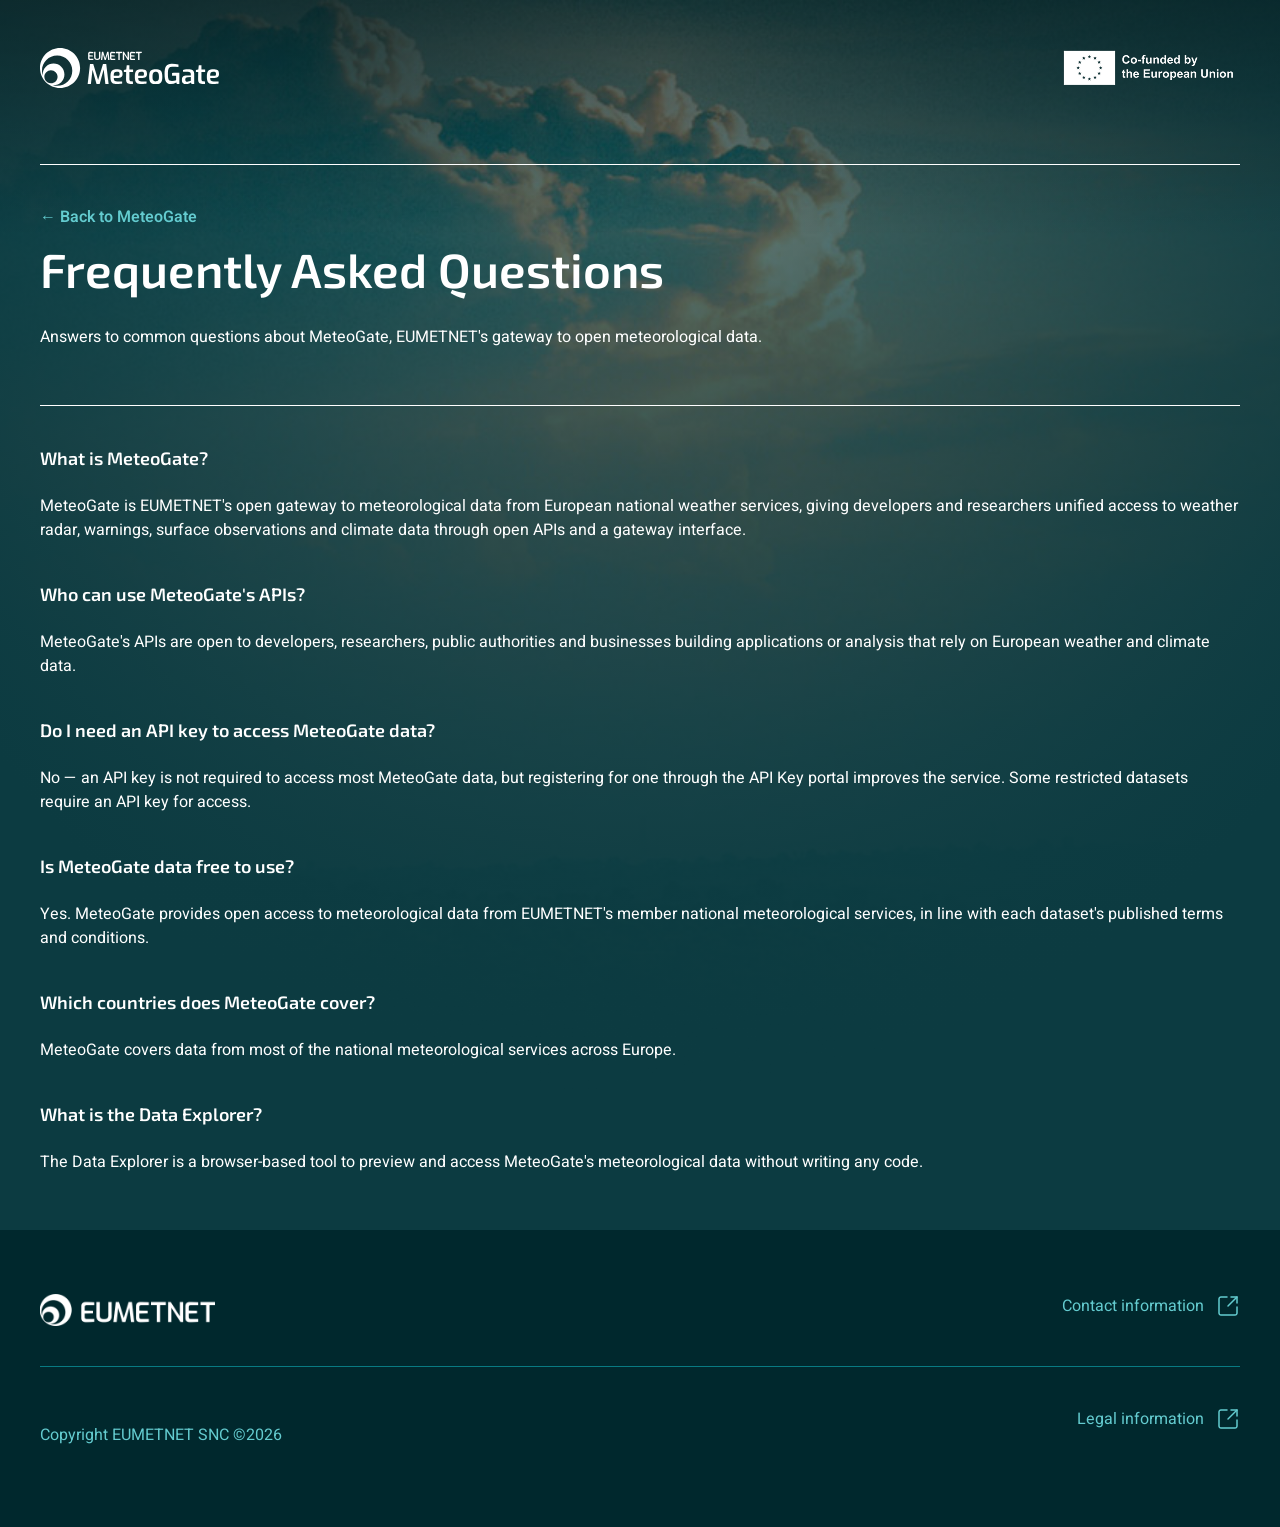
==== faq/index.html @ 4283df02 "feat: add faq page" ====
<!DOCTYPE html>
<html lang="en">

<head>
  <meta charset="UTF-8">
  <meta name="viewport" content="width=device-width, initial-scale=1.0">
  <title>Frequently Asked Questions | MeteoGate</title>
  <meta name="description" content="Answers to common questions about MeteoGate, EUMETNET's gateway to open European weather radar, warnings, surface observation and climate data APIs.">
  <link rel="canonical" href="https://meteogate.eu/faq/">

  <link rel="icon" type="image/png" sizes="32x32" href="../icons/eumetnet_32x32.png">
  <link rel="icon" type="image/png" sizes="192x192" href="../icons/eumetnet_192x192.png">
  <link rel="apple-touch-icon" sizes="180x180" href="../icons/eumetnet_180x180.png">
  <meta name="msapplication-TileImage" content="../icons/eumetnet_270x270.png">
  <meta name="msapplication-TileColor" content="#009AA1">
  <meta name="theme-color" content="#009AA1">

  <meta property="og:type" content="website">
  <meta property="og:url" content="https://meteogate.eu/faq/">
  <meta property="og:site_name" content="MeteoGate">
  <meta property="og:title" content="Frequently Asked Questions | MeteoGate">
  <meta property="og:description" content="Answers to common questions about MeteoGate, EUMETNET's gateway to open European weather radar, warnings, surface observation and climate data APIs.">
  <meta property="og:image" content="https://meteogate.eu/icons/eumetnet_270x270.png">

  <meta name="twitter:card" content="summary">
  <meta name="twitter:title" content="Frequently Asked Questions | MeteoGate">
  <meta name="twitter:description" content="Answers to common questions about MeteoGate, EUMETNET's gateway to open European weather radar, warnings, surface observation and climate data APIs.">
  <meta name="twitter:image" content="https://meteogate.eu/icons/eumetnet_270x270.png">

  <link rel="stylesheet" href="../main.css">
  <link rel="preconnect" href="https://fonts.googleapis.com">
  <link rel="preconnect" href="https://fonts.gstatic.com" crossorigin>
  <link rel="stylesheet" href="https://fonts.googleapis.com/css?family=Exo+2|Heebo&display=swap">
</head>

<body>
  <script type="application/ld+json">
  {
    "@context": "https://schema.org",
    "@graph": [
      {
        "@type": "FAQPage",
        "@id": "https://meteogate.eu/faq/#faq",
        "mainEntity": [
          {
            "@type": "Question",
            "name": "What is MeteoGate?",
            "acceptedAnswer": {
              "@type": "Answer",
              "text": "MeteoGate is EUMETNET's open gateway to meteorological data from 33 European national weather services, giving developers and researchers unified access to weather radar, warnings, surface observations and climate data through open APIs."
            }
          },
          {
            "@type": "Question",
            "name": "Who can use MeteoGate's APIs?",
            "acceptedAnswer": {
              "@type": "Answer",
              "text": "MeteoGate's APIs are open to developers, researchers, public authorities and businesses building applications or analysis that rely on European weather and climate data."
            }
          },
          {
            "@type": "Question",
            "name": "Do I need an API key to access MeteoGate data?",
            "acceptedAnswer": {
              "@type": "Answer",
              "text": "No — an API key is not required to access most MeteoGate data, but registering for one through the API Key portal improves the service. Some restricted datasets require an API key for access."
            }
          },
          {
            "@type": "Question",
            "name": "Is MeteoGate data free to use?",
            "acceptedAnswer": {
              "@type": "Answer",
              "text": "Yes. MeteoGate provides open access to meteorological data from EUMETNET's member national meteorological services, in line with each dataset's published terms and conditions."
            }
          },
          {
            "@type": "Question",
            "name": "Which countries does MeteoGate cover?",
            "acceptedAnswer": {
              "@type": "Answer",
              "text": "MeteoGate covers data from the national meteorological services of 33 EUMETNET member countries across Europe."
            }
          },
          {
            "@type": "Question",
            "name": "What is the Data Explorer?",
            "acceptedAnswer": {
              "@type": "Answer",
              "text": "The Data Explorer is a browser-based tool to preview and access MeteoGate's meteorological data without writing any code."
            }
          }
        ]
      }
    ]
  }
  </script>
  <div id="main-container">
    <div id="service-bar" style="display:none;">
      <div id="service-bar-content"></div>
    </div>
    <div id="content-wrapper">
      <header style="display:contents">
        <div id="logo-container">
          <div id="logo">
            <img src="../logos/Logo-MeteoGate-EUMETNET-(flat).svg" alt="MeteoGate Logo">
          </div>
          <div id="cofound-logo">
            <img src="../logos/EU-Co-funded-by-the-European-Union.png" alt="Co-funded by the European Union Logo">
          </div>
        </div>

        <div id="header-container">
          <a name="Link Back to MeteoGate" href="../">
            <div class="link">
              <p class="text-sherpa400 semibold">&larr; Back to MeteoGate</p>
            </div>
          </a>
          <h1 class="text-white">Frequently Asked Questions</h1>
          <p class="large text-white">Answers to common questions about MeteoGate, EUMETNET's gateway to open meteorological data.</p>
        </div>
      </header>
      <main style="display:contents">
        <div id="faq-content">
          <div class="faq-list">
            <div class="faq-item">
              <h2 class="text-white text-size-18">What is MeteoGate?</h2>
              <p class="text-white">MeteoGate is EUMETNET's open gateway to meteorological data from European national weather services, giving developers and researchers unified access to weather radar, warnings, surface observations and climate data through open APIs and a gateway interface.</p>
            </div>
            <div class="faq-item">
              <h2 class="text-white text-size-18">Who can use MeteoGate's APIs?</h2>
              <p class="text-white">MeteoGate's APIs are open to developers, researchers, public authorities and businesses building applications or analysis that rely on European weather and climate data.</p>
            </div>
            <div class="faq-item">
              <h2 class="text-white text-size-18">Do I need an API key to access MeteoGate data?</h2>
              <p class="text-white">No — an API key is not required to access most MeteoGate data, but registering for one through the API Key portal improves the service. Some restricted datasets require an API key for access.</p>
            </div>
            <div class="faq-item">
              <h2 class="text-white text-size-18">Is MeteoGate data free to use?</h2>
              <p class="text-white">Yes. MeteoGate provides open access to meteorological data from EUMETNET's member national meteorological services, in line with each dataset's published terms and conditions.</p>
            </div>
            <div class="faq-item">
              <h2 class="text-white text-size-18">Which countries does MeteoGate cover?</h2>
              <p class="text-white">MeteoGate covers data from most of the national meteorological services across Europe.</p>
            </div>
            <div class="faq-item">
              <h2 class="text-white text-size-18">What is the Data Explorer?</h2>
              <p class="text-white">The Data Explorer is a browser-based tool to preview and access MeteoGate's meteorological data without writing any code.</p>
            </div>
          </div>
        </div>
      </main>
    </div>
    <footer id="footer-container">
      <div id="footer-content">
        <div class="footer-row">
          <img id="footer-logo" src="../logos/Eumetnet-logo.svg" alt="EUMETNET Logo">
          <a name="Link Contact information" href="https://www.eumetnet.eu" target="_blank">
            <div class="link">
              <p class="text-sherpa400">Contact information</p>
              <img class="icon" src="../icons/newtab.svg" alt="Opens in new tab icon">
            </div>
          </a>
        </div>
        <div class="footer-row border-top p-top-40">
          <p class="text-sherpa400">Copyright EUMETNET SNC ©2026</p>
          <a name="Link Legal information" href="https://www.eumetnet.eu/legal-information" target="_blank">
            <div class="link">
              <p class="text-sherpa400">Legal information</p>
              <img class="icon" src="../icons/newtab.svg" alt="Opens in new tab icon">
            </div>
          </a>
        </div>
      </div>
    </footer>
  </div>
  <script>
    fetch('../notifications.json', { cache: 'no-cache' })
      .then((response) => {
        if (!response.ok) throw new Error('Failed to fetch notifications');
        return response.json();
      })
      .then((notifications) => {
        if (!Array.isArray(notifications)) return;
        const now = Date.now();
        const active = notifications.filter((n) =>
          n.message && n.validUntilUtc && now <= new Date(n.validUntilUtc).getTime()
        );
        if (active.length === 0) return;

        const serviceBar = document.getElementById('service-bar');
        const serviceBarContent = document.getElementById('service-bar-content');

        active.forEach((data) => {
          const item = document.createElement('div');
          item.className = 'service-bar-item';

          const alertIcon = document.createElement('img');
          alertIcon.src = '../icons/triangle-alert.svg';
          alertIcon.alt = 'Triangle Alert Icon';
          item.appendChild(alertIcon);

          const p = document.createElement('p');
          p.textContent = data.message;
          if (data.linkText && data.linkUrl && /^https?:\/\//.test(data.linkUrl)) {
            p.appendChild(document.createTextNode(' '));
            const link = document.createElement('a');
            link.className = 'text-black text-underline';
            link.href = data.linkUrl;
            link.target = '_blank';
            link.rel = 'noopener noreferrer';
            link.textContent = data.linkText;
            p.appendChild(link);
          }
          item.appendChild(p);

          const closeBtn = document.createElement('button');
          closeBtn.className = 'service-bar-close';
          closeBtn.setAttribute('aria-label', 'Dismiss notification');
          closeBtn.textContent = '×';
          closeBtn.addEventListener('click', () => {
            item.remove();
            if (serviceBarContent.children.length === 0) {
              serviceBar.style.display = 'none';
            }
          });
          item.appendChild(closeBtn);

          serviceBarContent.appendChild(item);
        });
        serviceBar.style.display = 'flex';
      })
      .catch((error) => {
        console.error('Failed to load notifications:', error);
      });
  </script>
</body>

</html>
---- main.css ----
/* Colors */
:root {
  --color-sherpa100: #D9F4F4;
  --color-sherpa200: #B8E8E9;
  --color-sherpa300: #86D6DA;
  --color-sherpa400: #63CBCF;
  --color-sherpa500: #009AA1;
  --color-sherpa600: #087a82;
  --color-sherpa700: #0C646D;
  --color-sherpa800: #004F59;
  --color-sherpa900: #0C3B41;
  --color-white: #FFFFFF;
  --color-black: #000000;
  --color-yellow: #F1B828;
}

body {
  margin: 0;
  min-width: 260px;
}

.border-top {
  border-top: 1px solid var(--color-sherpa600, #087A82);
}

.p-top-40 {
  padding-top: 40px;
}

.border-bottom {
  border-bottom: 1px solid var(--color-sherpa600, #087A82);
}

.text-underline {
  text-decoration: underline;
}
/* Text Colors */
.text-white {
  color: #FFFFFF;
}
.text-black {
  color: var(--color-black);
}
.text-sherpa100 {
  color: var(--color-sherpa100);
}
.text-sherpa200 {
  color: var(--color-sherpa200);
}

.text-sherpa300 {
  color: var(--color-sherpa300);
}

.text-sherpa350 {
  color: var(--color-sherpa350);
}
.text-sherpa400{
  color: var(--color-sherpa400);
}

.text-sherpa500 {
  color: var(--color-sherpa500);
}
.text-sherpa600 {
  color: var(--color-sherpa600);
}

.text-sherpa700 {
  color: var(--color-sherpa700);
}
.text-sherpa800 {
  color: var(--color-sherpa800);
}
.text-sherpa900 {
  color: var(--color-sherpa900);
}


/* List Styles */
ul {
  display: flex;
  flex-direction: column;
  align-items: flex-start;
  text-align: justify;
  margin: 0;
}

ul li {
  color: var(--color-white, #FFF);
}

ul li::marker {
  content: url("icons/arrow-right.svg");
  width: 24px;
  height: 24px;
}

:focus {
  border-radius: 4px;
  border: 2px solid var(--color-yellow, #F1B828);
  outline: none;

}

/* Headings  and paragraphs */
h1 {
  margin: 0;
  align-self: stretch;
  color: var(--color-white, #FFF);
  font-family: "Exo 2";
  font-size: 48px;
  font-style: normal;
  font-weight: 600;
  line-height: 48px;
  word-wrap: break-word;
  hyphens: auto;
}

h2 {
  margin: 0;
  align-self: stretch;
  color: var(--color-white, #FFF);
  font-family: "Exo 2";
  font-size: 38px;
  font-style: normal;
  font-weight: 600;
  line-height: 44px; 
}

h3 {
  margin: 0;
  align-self: stretch;
  color: var(--color-white, #FFF);
  font-family: "Exo 2";
  font-size: 34px;
  font-style: normal;
  font-weight: 600;
  line-height: 40px; 
}

h4 {
  margin: 0;
  color: var(--color-white, #FFF);
  font-family: "Exo 2";
  font-size: 28px;
  font-style: normal;
  font-weight: 600;
  line-height: 32px; 
}

h5 {
  margin: 0;
  padding: 0;
  color: var(--color-white, #FFF);
  font-family: "Exo 2";
  font-size: 23px;
  font-style: normal;
  font-weight: 600;
  line-height: 32px; 
}

h6 {
  margin: 0;
  padding: 0;
  color: var(--color-white, #FFF);
  font-family: "Exo 2";
  font-size: 18px;
  font-style: normal;
  font-weight: 600;
  line-height: 24px;
}

/* Decoupled heading sizes: lets a tag's semantic level (h1-h6, document order)
   differ from its visual size (set via these classes) */
.text-size-34 {
  font-size: 34px;
  line-height: 40px;
}

.text-size-28 {
  font-size: 28px;
  line-height: 32px;
}

.text-size-18 {
  font-size: 18px;
  line-height: 24px;
}

p {
  font-family: Heebo;
  font-size: 16px;
  font-style: normal;
  font-weight: 400;
  line-height: 24px; 
}
p.semibold {
  font-family: Heebo;
  font-size: 16px;
  font-style: normal;
  font-weight: 600;
  line-height: 24px; 
}

p.small {
  font-family: Heebo;
  font-size: 14px;
  font-style: normal;
  font-weight: 400;
  line-height: 24px; 
}
p.small.semibold {
  color: #000;
  font-family: Heebo;
  font-size: 14px;
  font-style: normal;
  font-weight: 600;
  line-height: 24px; 
}

a {
  text-decoration: none;
  color: var(--color-white, #FFF);
  font-family: Heebo;
  font-size: 16px;
  font-style: normal;
  font-weight: 400;
  line-height: 24px; 
}

.icon {
  width: 24px;
  height: 24px;
}

a p {
  font-family: Heebo;
  font-size: 16px;
  font-style: normal;
  font-weight: 400;
  line-height: 24px; 
  margin: 0;
}
a p:hover {
  color: var(--White, #FFF);
  
  /* p semibold underline */
  text-decoration-line: underline;
  text-decoration-style: solid;
  text-decoration-skip-ink: auto;
  text-decoration-thickness: auto;
  text-underline-offset: 25%; /* 4px */
  text-underline-position: from-font;
}

a p:pressed {
  display: flex;
  width: 90px;
  align-items: flex-start;
  color: var(--color-sherpa300);
  gap: 12px;
}

a:focus {
  border-radius: 4px;
  border: 2px solid var(--color-yellow, #F1B828);
}

button.primary.large {
  display: flex;
  flex: 1 0 0;
  padding: 14px 24px;
  justify-content: center;
  align-items: center;
  gap: 10px;
  border-radius: 4px;
  border: 4px solid var(--color-white, #FFF);
  background: var(--color-white, #FFF);
  color: var(--color-sherpa800, #004F59);
  align-self: stretch;
  /* p semibold */
  font-family: Heebo;
  font-size: 16px;
  font-style: normal;
  line-height: 24px; /* 150% */
}

button.primary.large:hover {
  background: var(--color-sherpa200, #B3E8E9);
}

button.primary.large:active {
  background: var(--color-sherpa300, #86D6DA);
}

button.primary.large:focus-visible {
  border-radius: 4px;
  border: 4px solid var(--color-yellow, #F1B828);
}

button.secondary.large {
  display: flex;
  flex: 1 0 0;
  padding: 14px 24px;
  justify-content: center;
  align-items: center;
  align-self: stretch;
  gap: 10px;
  border-radius: 4px;
  border: 4px solid var(--color-white, #FFF);
  background: var(--color-sherpa800, #004F59);
  box-sizing: border-box;
  color: var(--color-white, #FFF);

  /* p semibold */
  font-family: Heebo;
  font-size: 16px;
  font-style: normal;
  line-height: 24px; /* 150% */
}

button.secondary.large:hover {
  border-width: 2px;
  padding: 15px 27px 17px 25px;
}


button.secondary.large:active {
  border-width: 3px;
  padding: 16px 25px;
}

button.secondary.large:focus-visible {
  border-radius: 4px;
  border: 4px solid var(--color-yellow, #F1B828);
}

#main-container {
  display: flex;
  flex-direction: column;
  align-items: center;
  margin: 0 auto;

  background-image:
    linear-gradient(180deg, rgba(0, 0, 0, 0.30) 0%, rgba(0, 0, 0, 0.00) 15.58%),
    radial-gradient(68.05% 68.05% at 50.79% 4.4%, rgba(12, 59, 65, 0.30) 0%, #0C3B41 100%),
    url('images/background-image-desktop.jpg');
  background-position: center, center, top;
  background-size: 100% 100%, 100% 100%, cover;
  background-repeat: no-repeat;
}

#service-bar {
  display: flex;
  justify-content: flex-start;
  align-items: center;
  gap: 10px;
  align-self: stretch;
  background: var(--color-yellow, #F1B828);
}

.card-content-container {
  display: flex;
  flex-direction: row;
  flex-wrap: wrap;
  align-items: flex-start;
  flex: 1 0 0;
}

.link {
  display: flex;
  align-items: flex-start;
  gap: 12px;
}


#content-wrapper {
  display: flex;
  gap: 40px;
  align-self: stretch;
  flex-direction: column;
  align-items: center;
  max-width: 1280px;
  padding: 0 40px;
  margin: 0 auto;
  padding-bottom: 40px;
}

#logo-container {
  display: flex;
  padding: 48px 0 32px 0;
  justify-content: space-between;
  align-items: center;
  align-self: stretch;
}

#header-container {
  display: flex;
  flex-direction: column;
  align-items: flex-start;
  gap: 16px;
  align-self: stretch;
  padding-top: 40px;
  border-top: 1px solid var(--color-white, #FFF);
}

#content {
  display: flex;
  padding-top: 40px;
  flex-direction: column;
  align-items: flex-start;
  gap: 32px;
  align-self: stretch;
  border-top: 1px solid var(--color-white, #FFF);
}

.cards-container {
  display: flex;
  justify-content: space-between;
  align-self: stretch;
  gap: 24px;
  flex-wrap: nowrap;
}

#faq-content {
  display: flex;
  padding-top: 40px;
  flex-direction: column;
  align-items: flex-start;
  gap: 32px;
  align-self: stretch;
  border-top: 1px solid var(--color-white, #FFF);
}

.faq-list {
  display: flex;
  flex-direction: column;
  gap: 24px;
  align-self: stretch;
}

.faq-item {
  display: flex;
  flex-direction: column;
  gap: 8px;
  align-self: stretch;
}

.card {
  display: flex;
  flex-direction: column;
  align-items: flex-start;
  gap: 24px;
  flex: 1 1 calc(25% - 24px);
  max-width: calc(25% - 24px);
}

.card-content {
  display: flex;
  flex-direction: column;
  justify-content: center;
  align-items: flex-start;
  gap: 8px;
  align-self: stretch;
}

#secondary-content {
  display: flex;
  align-items: stretch;
  align-self: stretch;
  border-radius: 4px;
  border: 1px solid var(--color-sherpa600, #087A82);
  background: var(--color-sherpa800,#004F59);
  color: var(--color-white, #FFF);
  overflow: hidden;
  gap: 0;
}

#secondary-content-left {
  display: flex;
  flex: 1 1 50%;
  max-width: 50%;
  min-height: 358px;
  position: relative;
  overflow: hidden;
  border-radius: 4px 0 0 4px;
}

#secondary-content-left img {
  width: 100%;
  height: 100%;
  object-fit: cover;
  display: block;
  flex: 1 1 auto;
}

.secondary-content-overlay {
  position: absolute;
  inset: 0;
  display: flex;
  align-items: center;
  justify-content: center;
  padding: 24px;
  text-align: center;
  pointer-events: none;
}

.secondary-content-overlay h5 {
  margin: 0;
}


#secondary-content-right {
  display: flex;
  min-height: 358px;
  flex-direction: column;
  justify-content: center;
  align-items: flex-start;
  flex: 1 1 50%;
  max-width: 50%;
  align-self: stretch;
  background: var(--color-sherpa800, #004F59);
  padding: 0;
  border-radius: 0 4px 4px 0;
}

#data-explorer-content {
  gap: 32px;
  display: flex;
  padding: 72px;
  flex-direction: column;
  align-items: flex-start;
  align-self: stretch;
}

#data-explorer-content-text {
  gap: 32px;
  display: flex;
  flex-direction: column;
  align-items: flex-start;
  gap: 24px;
  align-self: stretch;
}
#data-explorer-buttons-container {
  display: flex;
  align-items: flex-start;
  gap: 24px;
}  

#third-content {
  display: flex;
  align-self: stretch;
  flex-direction: column;
  align-items: flex-start;
  border-radius: 4px;
}

#content-row {
  display: flex;
  align-items: flex-start;
  align-self: stretch;
  border-radius: 4px;
  border: 1px solid var(--color-sherpa600, #087A82);
  overflow: hidden;
}

.third-content-box {
  display: flex;
  flex: 1 0 0;
  flex-direction: column;
  align-items: flex-start;
  align-self: stretch;
  background: var(--color-sherpa800, #004F59);
  border-right: 1px solid var(--color-sherpa600, #087A82);
}

.third-content-box-title {
  display: flex;
  padding: 20px 24px;
  align-items: center;
  gap: 12px;
  align-self: stretch;
  overflow: hidden;
  border-bottom: 1px solid var(--color-sherpa600, #087A82);
  background: #03606A;
}

.third-content-box-title-icon {
  width: 24px;
  height: 24px;
}

.third-content-box-content {
  display: flex;
  padding: 32px 24px;
  flex-direction: column;
  align-items: flex-start;
  gap: 12px;
  align-self: stretch;
  background: var(--color-sherpa800, #004F59);
}

#footer-container {
  display: flex;
  padding: 64px 0px;
  flex-direction: column;
  justify-content: center;
  align-items: center;
  gap: 10px;
  align-self: stretch;
  color: #FFFFFF;
  background: var(--Sherpa-Blue-950, #00282D);
}


#footer-content {
  display: flex;
  flex-direction: column;
  color: #FFFFFF;
  gap: 40px;
  padding: 0 40px;
  align-items: center;
  box-sizing: border-box;
  width: 100%;
  max-width: 1280px;
  margin: 0 auto;
}

#service-bar-content {
  display: flex;
  flex-direction: column;
  gap: 0;
  max-width: 1280px;
  padding: 0 40px;
  width: 100%;
  align-self: center;
  margin: 0 auto;
}

.service-bar-item {
  display: flex;
  flex-direction: row;
  gap: 20px;
  align-items: center;
  padding: 8px 0;
  border-bottom: 1px solid rgba(0, 0, 0, 0.2);
}

.service-bar-item:last-child {
  border-bottom: none;
}

.service-bar-close {
  background: none;
  border: none;
  font-size: 24px;
  cursor: pointer;
  color: var(--color-black, #000);
  padding: 0 8px;
  margin-left: auto;
  line-height: 1;
  opacity: 0.6;
}

.service-bar-close:hover {
  opacity: 1;
}

.footer-row {
  display: flex;
  justify-content: space-between;
  flex-direction: row;
  flex-wrap: wrap;
  align-items: flex-start;
  align-self: stretch;
  color: #FFFFFF;
}

#footer-logo {
  width: 175.158px;
  height: 32px;
  aspect-ratio: 175.16/32.00;
}

#footer-content-text {
  display: flex;
  flex-direction: column;
  align-items: flex-start;
  align-self: stretch;
  flex: 2 0 0;
}

#flags-container {
  display: flex;
  justify-content: flex-end;
  flex-direction: row;
  align-items: flex-end;
  align-content: flex-start;
  gap: 16px;
  flex: 3 0 0;
  flex-wrap: wrap;
}


.flag {
  width: 32px;
  height: 24px;
  border-bottom: 3px solid transparent;
}

.flag:hover {
  border-bottom: 3px solid var(--Sherpa-Blue-300, #86D6DA);
  width: 32px;
  height: 24px;
}

.flag:focus {
  border-radius: 4px;
  border: 3px solid var(--color-yellow, #F1B828);
  width: 32px;
  height: 24px;
}

/* Tablet layout (600px - 1023px) */
@media (min-width: 600px) and (max-width: 1023px) {
  .cards-container {
    flex-wrap: wrap;
  }

  .card {
    flex: 1 1 calc(50% - 24px);
    max-width: calc(50% - 24px);
  }

  #main-container {
    display: flex;
    flex-direction: column;
    align-items: center;
    margin: 0 auto;
    width: 100%;
    background-image:
      linear-gradient(180deg, rgba(0, 0, 0, 0.30) 0%, rgba(0, 0, 0, 0.00) 15.58%),
      radial-gradient(68.05% 68.05% at 50.79% 4.4%, rgba(12, 59, 65, 0.30) 0%, var(--color-sherpa800) 100%),
      url('images/background-image-tablet.jpg');
    background-position: center, center, top;
    background-size: 100% 100%, 100% 100%, cover;
    background-repeat: no-repeat;
  }


  #data-explorer-content {
    padding: 40px;
  }

  #data-explorer-buttons-container {
    flex-direction: column;
    width: 100%;
  }

  #data-explorer-buttons-container button {
    width: 100%;
    justify-content: center;
  }

  #content-row {
    flex-direction: column;
  }

  .third-content-box {
    width: 100%;
    border-right: none;
    border-bottom: 1px solid var(--color-sherpa600, #087A82);
    background: var(--color-sherpa800, #004F59);
  }

  .footer-row {
    flex-direction: column;
    gap: 16px;
    align-items: flex-start;
  }

  #flags-container {
    flex: 3
  }
}

/* Mobile layout (up to 599px) */
@media (max-width: 599px) {
  .cards-container {
    flex-direction: column;
    flex-wrap: nowrap;
    gap: 16px;
  }

  .card {
    width: 100%;
    max-width: 100%;
  }

  #main-container {
    background-image:
      linear-gradient(180deg, rgba(0, 0, 0, 0.55) 0%, rgba(0, 0, 0, 0.00) 30%),
      radial-gradient(90% 90% at 50% 10%, rgba(12, 59, 65, 0.50) 0%, var(--color-sherpa800) 100%),
      url('images/background-image-mobile.jpg');
    background-position: center, center, top;
    background-size: cover;
  }

  #content-wrapper {
    padding: 0 15px;
  }

  #logo-container {
    flex-wrap: wrap;
    justify-content: center;
    gap: 16px;
  }

  #data-explorer-content {
    padding: 24px;
    gap: 16px;
  }

  #secondary-content {
    flex-direction: column;
  }

  #data-explorer-buttons-container {
    flex-direction: column;
    width: 100%;
    gap: 16px;
  }

  #data-explorer-buttons-container button {
    width: 100%;
    justify-content: center;
  }

  #secondary-content-left,
  #secondary-content-right {
    flex: 1 1 100%;
    max-width: 100%;
    min-height: 260px;
  }

  #secondary-content-left img {
    min-height: 260px;
  }

  #content-row {
    flex-direction: column;
  }

  .card-content-container {
    display: flex;
    flex-direction: column;
    align-items: flex-start;
    flex: 1 0 0;
  }

  .third-content-box {
    width: 100%;
    border-right: none;
    border-bottom: 1px solid var(--color-sherpa600, #087A82);
  }
  .third-content-box-content {
    display: flex;
    padding: 24px 24px;
    flex-direction: column;
    align-items: flex-start;
    gap: 16px;
    align-self: stretch;
  }

  .footer-row {
    flex-direction: column;
    gap: 16px;
    align-items: flex-start;
  }

  #flags-container {
    flex: 1 0 100%;
    justify-content: flex-start;
  }
}
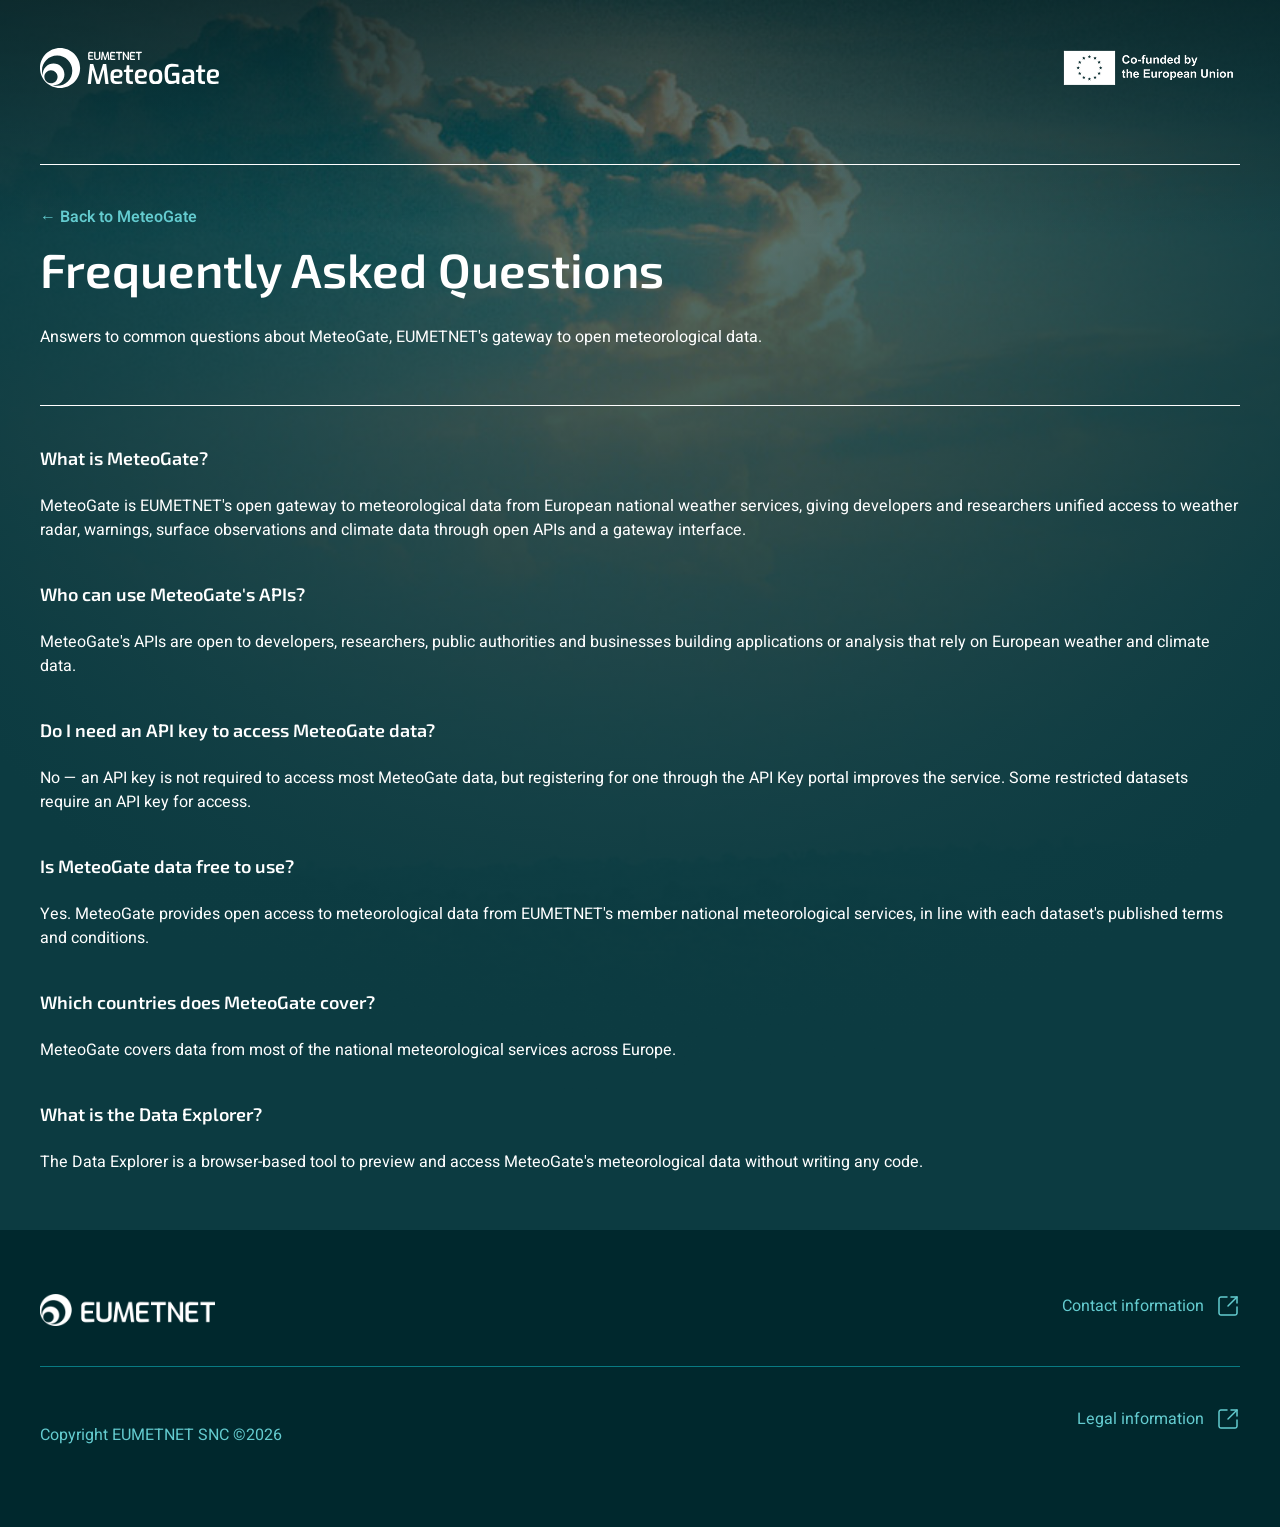
==== commit df812cd0: "refactor: server fonts instead of download from google, increase cache" ====
--- a/faq/index.html
+++ b/faq/index.html
@@ -28,9 +28,6 @@
   <meta name="twitter:image" content="https://meteogate.eu/icons/eumetnet_270x270.png">
 
   <link rel="stylesheet" href="../main.css">
-  <link rel="preconnect" href="https://fonts.googleapis.com">
-  <link rel="preconnect" href="https://fonts.gstatic.com" crossorigin>
-  <link rel="stylesheet" href="https://fonts.googleapis.com/css?family=Exo+2|Heebo&display=swap">
 </head>
 
 <body>
@@ -103,10 +100,10 @@
       <header style="display:contents">
         <div id="logo-container">
           <div id="logo">
-            <img src="../logos/Logo-MeteoGate-EUMETNET-(flat).svg" alt="MeteoGate Logo">
+            <img src="../logos/Logo-MeteoGate-EUMETNET-(flat).svg" alt="MeteoGate Logo" width="179" height="40">
           </div>
           <div id="cofound-logo">
-            <img src="../logos/EU-Co-funded-by-the-European-Union.png" alt="Co-funded by the European Union Logo">
+            <img src="../logos/EU-Co-funded-by-the-European-Union.png" alt="Co-funded by the European Union Logo" width="179" height="40">
           </div>
         </div>
 
@@ -154,11 +151,11 @@
     <footer id="footer-container">
       <div id="footer-content">
         <div class="footer-row">
-          <img id="footer-logo" src="../logos/Eumetnet-logo.svg" alt="EUMETNET Logo">
+          <img id="footer-logo" src="../logos/Eumetnet-logo.svg" alt="EUMETNET Logo" width="219" height="40" loading="lazy">
           <a name="Link Contact information" href="https://www.eumetnet.eu" target="_blank">
             <div class="link">
               <p class="text-sherpa400">Contact information</p>
-              <img class="icon" src="../icons/newtab.svg" alt="Opens in new tab icon">
+              <img class="icon" src="../icons/newtab.svg" alt="Opens in new tab icon" width="24" height="24">
             </div>
           </a>
         </div>
@@ -167,7 +164,7 @@
           <a name="Link Legal information" href="https://www.eumetnet.eu/legal-information" target="_blank">
             <div class="link">
               <p class="text-sherpa400">Legal information</p>
-              <img class="icon" src="../icons/newtab.svg" alt="Opens in new tab icon">
+              <img class="icon" src="../icons/newtab.svg" alt="Opens in new tab icon" width="24" height="24">
             </div>
           </a>
         </div>
@@ -198,6 +195,8 @@
           const alertIcon = document.createElement('img');
           alertIcon.src = '../icons/triangle-alert.svg';
           alertIcon.alt = 'Triangle Alert Icon';
+          alertIcon.width = 24;
+          alertIcon.height = 24;
           item.appendChild(alertIcon);
 
           const p = document.createElement('p');
--- a/main.css
+++ b/main.css
@@ -1,3 +1,56 @@
+/* Self-hosted fonts (Exo 2 SemiBold, Heebo Regular/SemiBold) - replaces loading
+   them live from Google Fonts at request time, which also sent every visitor's
+   IP to Google on each page load. Subsetted to latin + latin-ext only (no
+   cyrillic/hebrew/etc. - this site is English-only). */
+@font-face {
+  font-family: "Exo 2";
+  font-style: normal;
+  font-weight: 600;
+  font-display: swap;
+  src: url("fonts/exo2-600-latin.woff2") format("woff2");
+  unicode-range: U+0000-00FF, U+0131, U+0152-0153, U+02BB-02BC, U+02C6, U+02DA, U+02DC, U+0304, U+0308, U+0329, U+2000-206F, U+20AC, U+2122, U+2191, U+2193, U+2212, U+2215, U+FEFF, U+FFFD;
+}
+@font-face {
+  font-family: "Exo 2";
+  font-style: normal;
+  font-weight: 600;
+  font-display: swap;
+  src: url("fonts/exo2-600-latin-ext.woff2") format("woff2");
+  unicode-range: U+0100-02BA, U+02BD-02C5, U+02C7-02CC, U+02CE-02D7, U+02DD-02FF, U+0304, U+0308, U+0329, U+1D00-1DBF, U+1E00-1E9F, U+1EF2-1EFF, U+2020, U+20A0-20AB, U+20AD-20C4, U+2113, U+2C60-2C7F, U+A720-A7FF;
+}
+@font-face {
+  font-family: "Heebo";
+  font-style: normal;
+  font-weight: 400;
+  font-display: swap;
+  src: url("fonts/heebo-400-latin.woff2") format("woff2");
+  unicode-range: U+0000-00FF, U+0131, U+0152-0153, U+02BB-02BC, U+02C6, U+02DA, U+02DC, U+0304, U+0308, U+0329, U+2000-206F, U+20AC, U+2122, U+2191, U+2193, U+2212, U+2215, U+FEFF, U+FFFD;
+}
+@font-face {
+  font-family: "Heebo";
+  font-style: normal;
+  font-weight: 400;
+  font-display: swap;
+  src: url("fonts/heebo-400-latin-ext.woff2") format("woff2");
+  unicode-range: U+0100-02BA, U+02BD-02C5, U+02C7-02CC, U+02CE-02D7, U+02DD-02FF, U+0304, U+0308, U+0329, U+1D00-1DBF, U+1E00-1E9F, U+1EF2-1EFF, U+2020, U+20A0-20AB, U+20AD-20C4, U+2113, U+2C60-2C7F, U+A720-A7FF;
+}
+@font-face {
+  font-family: "Heebo";
+  font-style: normal;
+  font-weight: 600;
+  font-display: swap;
+  src: url("fonts/heebo-600-latin.woff2") format("woff2");
+  unicode-range: U+0000-00FF, U+0131, U+0152-0153, U+02BB-02BC, U+02C6, U+02DA, U+02DC, U+0304, U+0308, U+0329, U+2000-206F, U+20AC, U+2122, U+2191, U+2193, U+2212, U+2215, U+FEFF, U+FFFD;
+}
+@font-face {
+  font-family: "Heebo";
+  font-style: normal;
+  font-weight: 600;
+  font-display: swap;
+  src: url("fonts/heebo-600-latin-ext.woff2") format("woff2");
+  unicode-range: U+0100-02BA, U+02BD-02C5, U+02C7-02CC, U+02CE-02D7, U+02DD-02FF, U+0304, U+0308, U+0329, U+1D00-1DBF, U+1E00-1E9F, U+1EF2-1EFF, U+2020, U+20A0-20AB, U+20AD-20C4, U+2113, U+2C60-2C7F, U+A720-A7FF;
+}
+
 /* Colors */
 :root {
   --color-sherpa100: #D9F4F4;
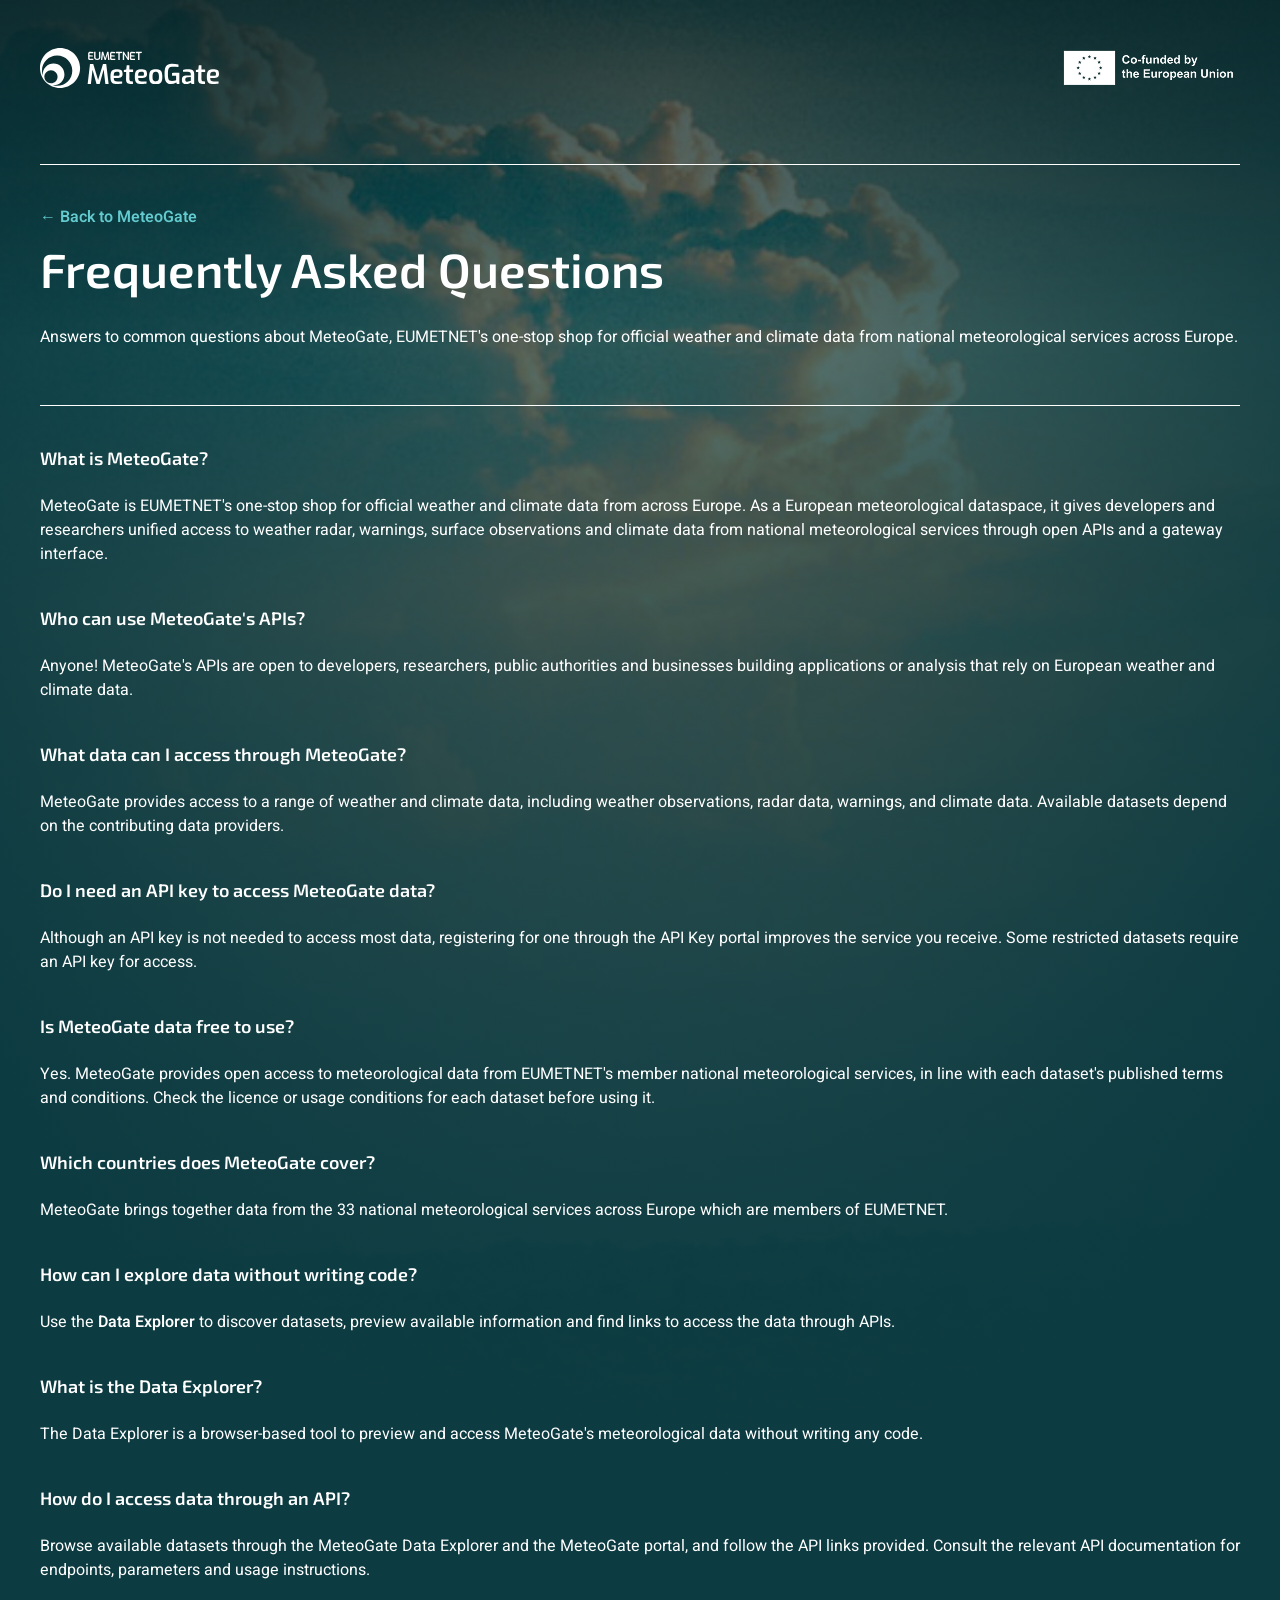
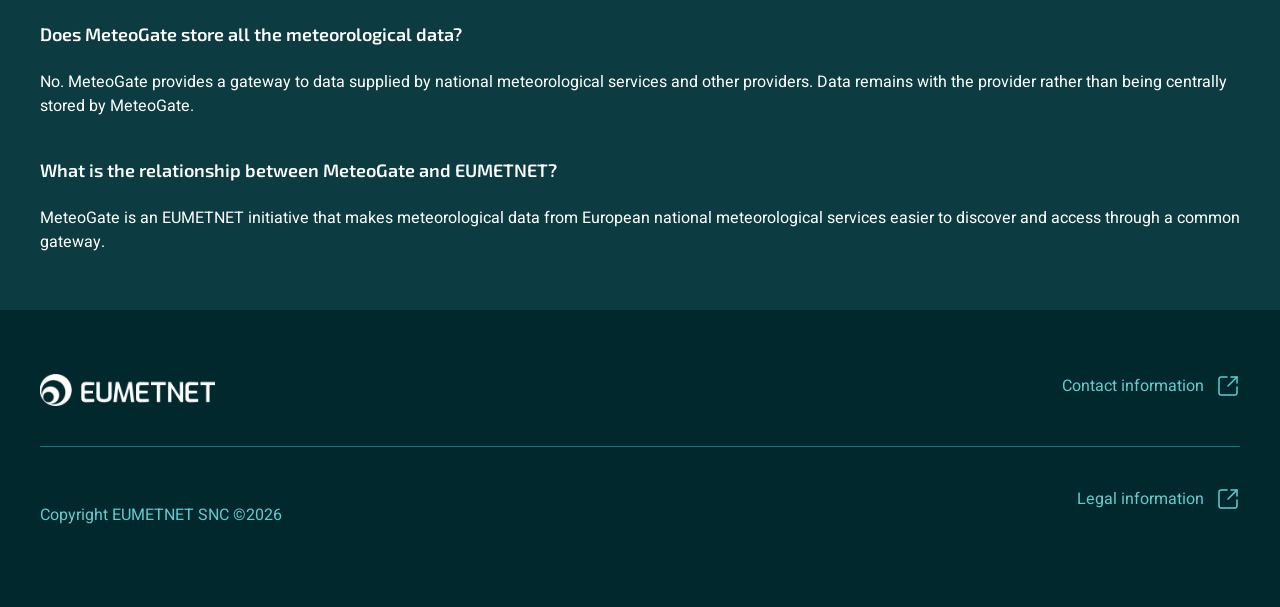
==== commit 9151ce0d: "chore: description and faq changes" ====
--- a/faq/index.html
+++ b/faq/index.html
@@ -5,7 +5,7 @@
   <meta charset="UTF-8">
   <meta name="viewport" content="width=device-width, initial-scale=1.0">
   <title>Frequently Asked Questions | MeteoGate</title>
-  <meta name="description" content="Answers to common questions about MeteoGate, EUMETNET's gateway to open European weather radar, warnings, surface observation and climate data APIs.">
+  <meta name="description" content="Answers to common questions about MeteoGate, EUMETNET's European meteorological dataspace for open weather radar, warnings, observation and climate data APIs.">
   <link rel="canonical" href="https://meteogate.eu/faq/">
 
   <link rel="icon" type="image/png" sizes="32x32" href="../icons/eumetnet_32x32.png">
@@ -19,12 +19,12 @@
   <meta property="og:url" content="https://meteogate.eu/faq/">
   <meta property="og:site_name" content="MeteoGate">
   <meta property="og:title" content="Frequently Asked Questions | MeteoGate">
-  <meta property="og:description" content="Answers to common questions about MeteoGate, EUMETNET's gateway to open European weather radar, warnings, surface observation and climate data APIs.">
+  <meta property="og:description" content="Answers to common questions about MeteoGate, EUMETNET's European meteorological dataspace for open weather radar, warnings, observation and climate data APIs.">
   <meta property="og:image" content="https://meteogate.eu/icons/eumetnet_270x270.png">
 
   <meta name="twitter:card" content="summary">
   <meta name="twitter:title" content="Frequently Asked Questions | MeteoGate">
-  <meta name="twitter:description" content="Answers to common questions about MeteoGate, EUMETNET's gateway to open European weather radar, warnings, surface observation and climate data APIs.">
+  <meta name="twitter:description" content="Answers to common questions about MeteoGate, EUMETNET's European meteorological dataspace for open weather radar, warnings, observation and climate data APIs.">
   <meta name="twitter:image" content="https://meteogate.eu/icons/eumetnet_270x270.png">
 
   <link rel="stylesheet" href="../main.css">
@@ -44,7 +44,7 @@
             "name": "What is MeteoGate?",
             "acceptedAnswer": {
               "@type": "Answer",
-              "text": "MeteoGate is EUMETNET's open gateway to meteorological data from 33 European national weather services, giving developers and researchers unified access to weather radar, warnings, surface observations and climate data through open APIs."
+              "text": "MeteoGate is EUMETNET's one-stop shop for official weather and climate data from across Europe. As a European meteorological dataspace, it gives developers and researchers unified access to weather radar, warnings, surface observations and climate data from national meteorological services through open APIs and a gateway interface."
             }
           },
           {
@@ -52,7 +52,15 @@
             "name": "Who can use MeteoGate's APIs?",
             "acceptedAnswer": {
               "@type": "Answer",
-              "text": "MeteoGate's APIs are open to developers, researchers, public authorities and businesses building applications or analysis that rely on European weather and climate data."
+              "text": "Anyone! MeteoGate's APIs are open to developers, researchers, public authorities and businesses building applications or analysis that rely on European weather and climate data."
+            }
+          },
+          {
+            "@type": "Question",
+            "name": "What data can I access through MeteoGate?",
+            "acceptedAnswer": {
+              "@type": "Answer",
+              "text": "MeteoGate provides access to a range of weather and climate data, including weather observations, radar data, warnings, and climate data. Available datasets depend on the contributing data providers."
             }
           },
           {
@@ -60,7 +68,7 @@
             "name": "Do I need an API key to access MeteoGate data?",
             "acceptedAnswer": {
               "@type": "Answer",
-              "text": "No — an API key is not required to access most MeteoGate data, but registering for one through the API Key portal improves the service. Some restricted datasets require an API key for access."
+              "text": "Although an API key is not needed to access most data, registering for one through the API Key portal improves the service you receive. Some restricted datasets require an API key for access."
             }
           },
           {
@@ -68,7 +76,7 @@
             "name": "Is MeteoGate data free to use?",
             "acceptedAnswer": {
               "@type": "Answer",
-              "text": "Yes. MeteoGate provides open access to meteorological data from EUMETNET's member national meteorological services, in line with each dataset's published terms and conditions."
+              "text": "Yes. MeteoGate provides open access to meteorological data from EUMETNET's member national meteorological services, in line with each dataset's published terms and conditions. Check the licence or usage conditions for each dataset before using it."
             }
           },
           {
@@ -76,7 +84,15 @@
             "name": "Which countries does MeteoGate cover?",
             "acceptedAnswer": {
               "@type": "Answer",
-              "text": "MeteoGate covers data from the national meteorological services of 33 EUMETNET member countries across Europe."
+              "text": "MeteoGate brings together data from the 33 national meteorological services across Europe which are members of EUMETNET."
+            }
+          },
+          {
+            "@type": "Question",
+            "name": "How can I explore data without writing code?",
+            "acceptedAnswer": {
+              "@type": "Answer",
+              "text": "Use the Data Explorer to discover datasets, preview available information and find links to access the data through APIs."
             }
           },
           {
@@ -85,6 +101,30 @@
             "acceptedAnswer": {
               "@type": "Answer",
               "text": "The Data Explorer is a browser-based tool to preview and access MeteoGate's meteorological data without writing any code."
+            }
+          },
+          {
+            "@type": "Question",
+            "name": "How do I access data through an API?",
+            "acceptedAnswer": {
+              "@type": "Answer",
+              "text": "Browse available datasets through the MeteoGate Data Explorer and the MeteoGate portal, and follow the API links provided. Consult the relevant API documentation for endpoints, parameters and usage instructions."
+            }
+          },
+          {
+            "@type": "Question",
+            "name": "Does MeteoGate store all the meteorological data?",
+            "acceptedAnswer": {
+              "@type": "Answer",
+              "text": "No. MeteoGate provides a gateway to data supplied by national meteorological services and other providers. Data remains with the provider rather than being centrally stored by MeteoGate."
+            }
+          },
+          {
+            "@type": "Question",
+            "name": "What is the relationship between MeteoGate and EUMETNET?",
+            "acceptedAnswer": {
+              "@type": "Answer",
+              "text": "MeteoGate is an EUMETNET initiative that makes meteorological data from European national meteorological services easier to discover and access through a common gateway."
             }
           }
         ]
@@ -93,9 +133,6 @@
   }
   </script>
   <div id="main-container">
-    <div id="service-bar" style="display:none;">
-      <div id="service-bar-content"></div>
-    </div>
     <div id="content-wrapper">
       <header style="display:contents">
         <div id="logo-container">
@@ -114,7 +151,7 @@
             </div>
           </a>
           <h1 class="text-white">Frequently Asked Questions</h1>
-          <p class="large text-white">Answers to common questions about MeteoGate, EUMETNET's gateway to open meteorological data.</p>
+          <p class="large text-white">Answers to common questions about MeteoGate, EUMETNET's one-stop shop for official weather and climate data from national meteorological services across Europe.</p>
         </div>
       </header>
       <main style="display:contents">
@@ -122,27 +159,47 @@
           <div class="faq-list">
             <div class="faq-item">
               <h2 class="text-white text-size-18">What is MeteoGate?</h2>
-              <p class="text-white">MeteoGate is EUMETNET's open gateway to meteorological data from European national weather services, giving developers and researchers unified access to weather radar, warnings, surface observations and climate data through open APIs and a gateway interface.</p>
+              <p class="text-white">MeteoGate is EUMETNET's one-stop shop for official weather and climate data from across Europe. As a European meteorological dataspace, it gives developers and researchers unified access to weather radar, warnings, surface observations and climate data from national meteorological services through open APIs and a gateway interface.</p>
             </div>
             <div class="faq-item">
               <h2 class="text-white text-size-18">Who can use MeteoGate's APIs?</h2>
-              <p class="text-white">MeteoGate's APIs are open to developers, researchers, public authorities and businesses building applications or analysis that rely on European weather and climate data.</p>
+              <p class="text-white">Anyone! MeteoGate's APIs are open to developers, researchers, public authorities and businesses building applications or analysis that rely on European weather and climate data.</p>
+            </div>
+            <div class="faq-item">
+              <h2 class="text-white text-size-18">What data can I access through MeteoGate?</h2>
+              <p class="text-white">MeteoGate provides access to a range of weather and climate data, including weather observations, radar data, warnings, and climate data. Available datasets depend on the contributing data providers.</p>
             </div>
             <div class="faq-item">
               <h2 class="text-white text-size-18">Do I need an API key to access MeteoGate data?</h2>
-              <p class="text-white">No — an API key is not required to access most MeteoGate data, but registering for one through the API Key portal improves the service. Some restricted datasets require an API key for access.</p>
+              <p class="text-white">Although an API key is not needed to access most data, registering for one through the API Key portal improves the service you receive. Some restricted datasets require an API key for access.</p>
             </div>
             <div class="faq-item">
               <h2 class="text-white text-size-18">Is MeteoGate data free to use?</h2>
-              <p class="text-white">Yes. MeteoGate provides open access to meteorological data from EUMETNET's member national meteorological services, in line with each dataset's published terms and conditions.</p>
+              <p class="text-white">Yes. MeteoGate provides open access to meteorological data from EUMETNET's member national meteorological services, in line with each dataset's published terms and conditions. Check the licence or usage conditions for each dataset before using it.</p>
             </div>
             <div class="faq-item">
               <h2 class="text-white text-size-18">Which countries does MeteoGate cover?</h2>
-              <p class="text-white">MeteoGate covers data from most of the national meteorological services across Europe.</p>
+              <p class="text-white">MeteoGate brings together data from the 33 national meteorological services across Europe which are members of EUMETNET.</p>
+            </div>
+            <div class="faq-item">
+              <h2 class="text-white text-size-18">How can I explore data without writing code?</h2>
+              <p class="text-white">Use the <b>Data Explorer</b> to discover datasets, preview available information and find links to access the data through APIs.</p>
             </div>
             <div class="faq-item">
               <h2 class="text-white text-size-18">What is the Data Explorer?</h2>
               <p class="text-white">The Data Explorer is a browser-based tool to preview and access MeteoGate's meteorological data without writing any code.</p>
+            </div>
+            <div class="faq-item">
+              <h2 class="text-white text-size-18">How do I access data through an API?</h2>
+              <p class="text-white">Browse available datasets through the MeteoGate Data Explorer and the MeteoGate portal, and follow the API links provided. Consult the relevant API documentation for endpoints, parameters and usage instructions.</p>
+            </div>
+            <div class="faq-item">
+              <h2 class="text-white text-size-18">Does MeteoGate store all the meteorological data?</h2>
+              <p class="text-white">No. MeteoGate provides a gateway to data supplied by national meteorological services and other providers. Data remains with the provider rather than being centrally stored by MeteoGate.</p>
+            </div>
+            <div class="faq-item">
+              <h2 class="text-white text-size-18">What is the relationship between MeteoGate and EUMETNET?</h2>
+              <p class="text-white">MeteoGate is an EUMETNET initiative that makes meteorological data from European national meteorological services easier to discover and access through a common gateway.</p>
             </div>
           </div>
         </div>
@@ -171,68 +228,6 @@
       </div>
     </footer>
   </div>
-  <script>
-    fetch('../notifications.json', { cache: 'no-cache' })
-      .then((response) => {
-        if (!response.ok) throw new Error('Failed to fetch notifications');
-        return response.json();
-      })
-      .then((notifications) => {
-        if (!Array.isArray(notifications)) return;
-        const now = Date.now();
-        const active = notifications.filter((n) =>
-          n.message && n.validUntilUtc && now <= new Date(n.validUntilUtc).getTime()
-        );
-        if (active.length === 0) return;
-
-        const serviceBar = document.getElementById('service-bar');
-        const serviceBarContent = document.getElementById('service-bar-content');
-
-        active.forEach((data) => {
-          const item = document.createElement('div');
-          item.className = 'service-bar-item';
-
-          const alertIcon = document.createElement('img');
-          alertIcon.src = '../icons/triangle-alert.svg';
-          alertIcon.alt = 'Triangle Alert Icon';
-          alertIcon.width = 24;
-          alertIcon.height = 24;
-          item.appendChild(alertIcon);
-
-          const p = document.createElement('p');
-          p.textContent = data.message;
-          if (data.linkText && data.linkUrl && /^https?:\/\//.test(data.linkUrl)) {
-            p.appendChild(document.createTextNode(' '));
-            const link = document.createElement('a');
-            link.className = 'text-black text-underline';
-            link.href = data.linkUrl;
-            link.target = '_blank';
-            link.rel = 'noopener noreferrer';
-            link.textContent = data.linkText;
-            p.appendChild(link);
-          }
-          item.appendChild(p);
-
-          const closeBtn = document.createElement('button');
-          closeBtn.className = 'service-bar-close';
-          closeBtn.setAttribute('aria-label', 'Dismiss notification');
-          closeBtn.textContent = '×';
-          closeBtn.addEventListener('click', () => {
-            item.remove();
-            if (serviceBarContent.children.length === 0) {
-              serviceBar.style.display = 'none';
-            }
-          });
-          item.appendChild(closeBtn);
-
-          serviceBarContent.appendChild(item);
-        });
-        serviceBar.style.display = 'flex';
-      })
-      .catch((error) => {
-        console.error('Failed to load notifications:', error);
-      });
-  </script>
 </body>
 
 </html>
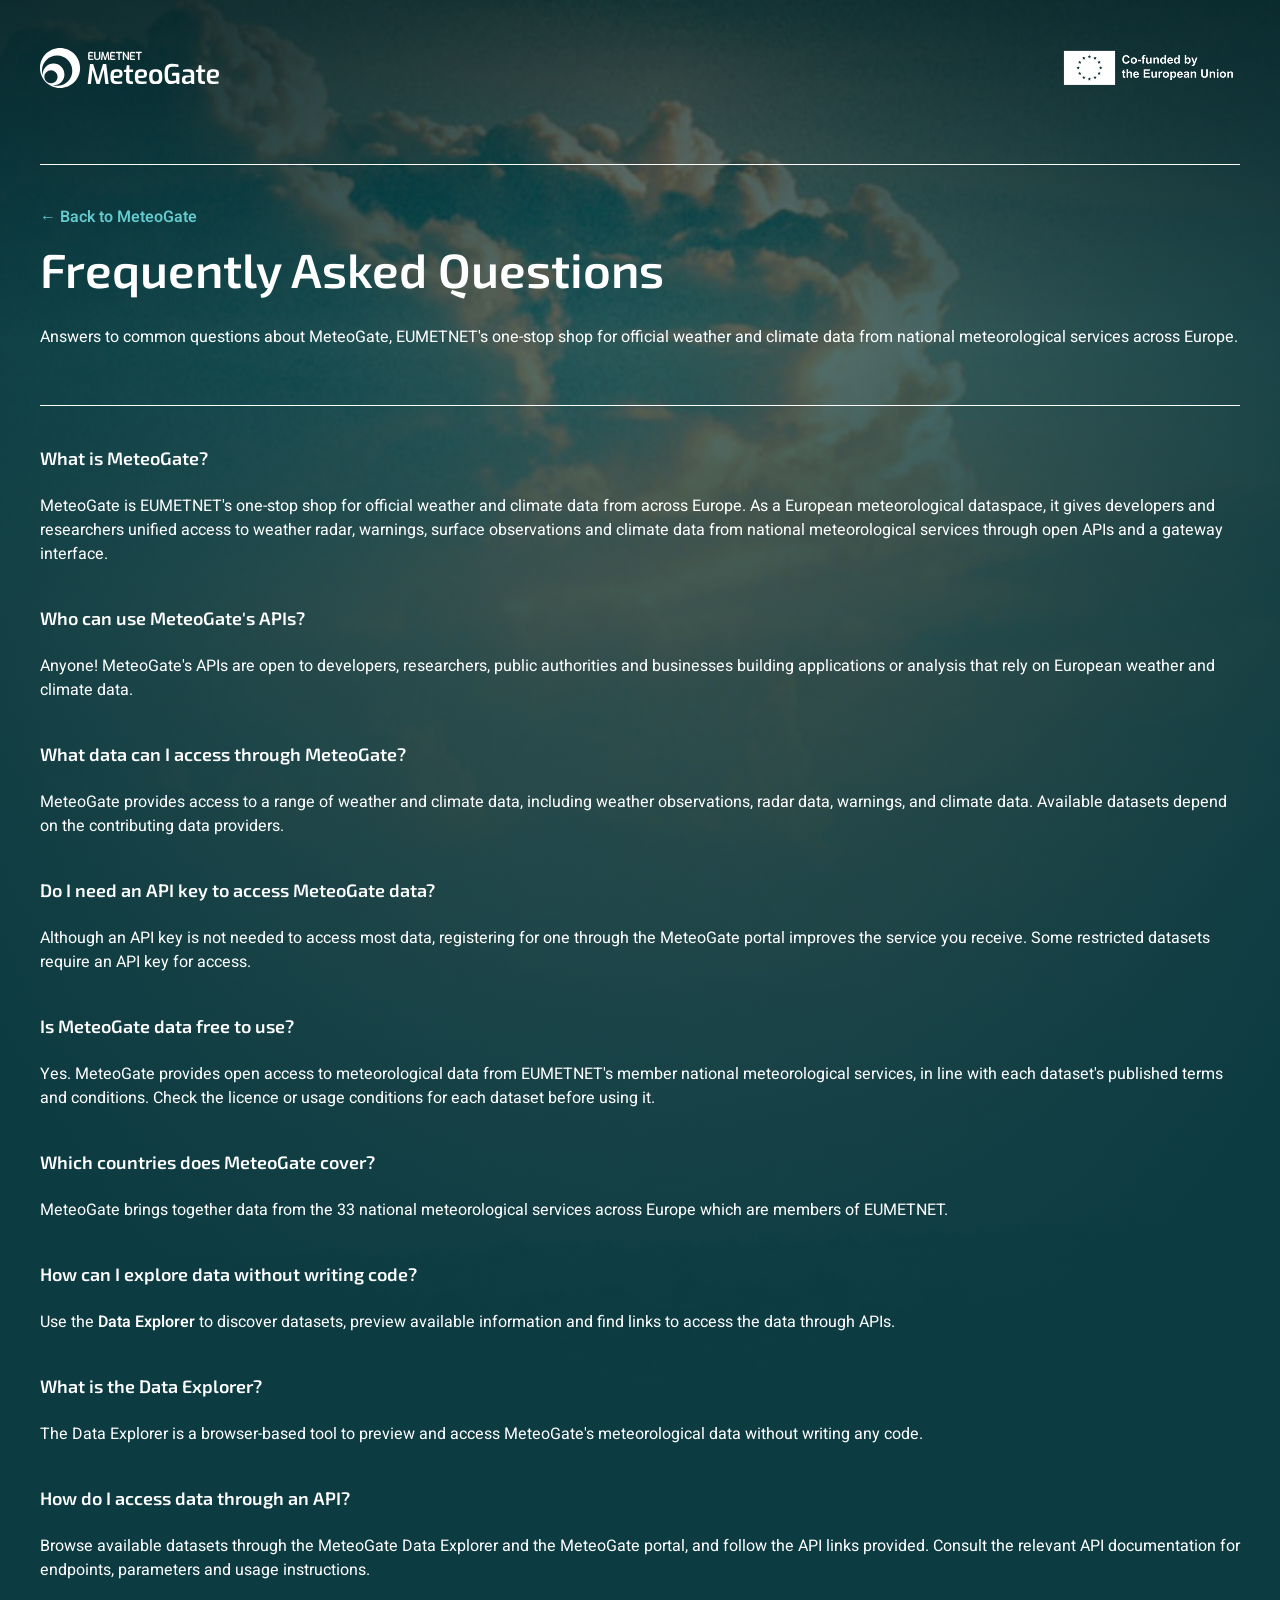
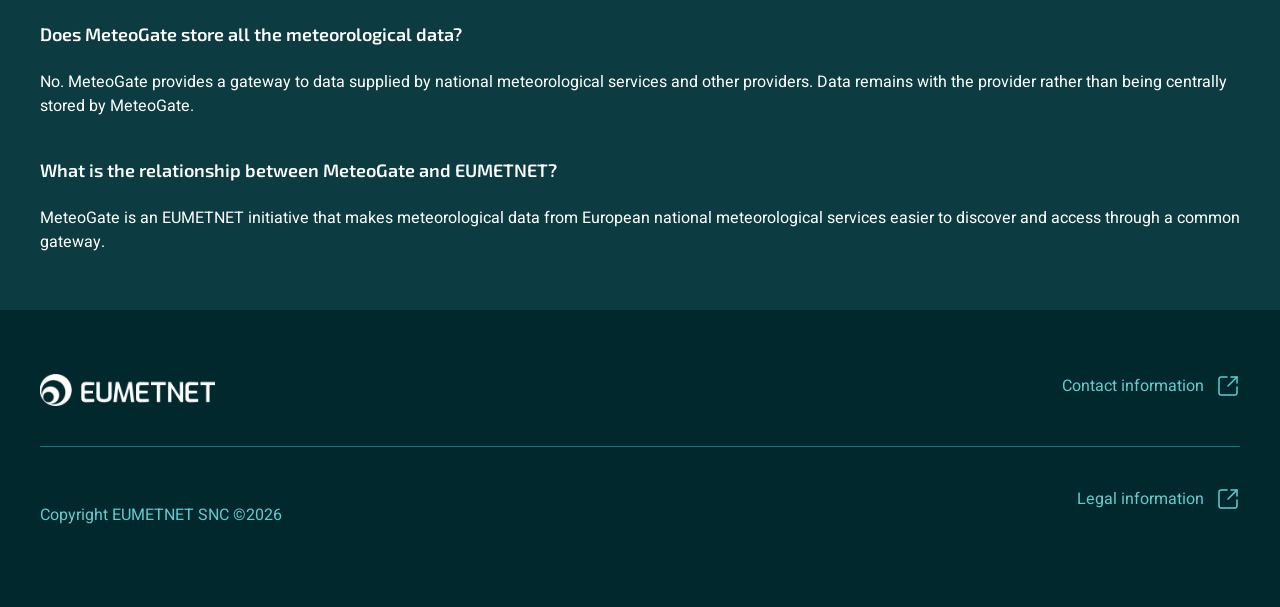
==== commit 497a1f23: "chore: naming consistency" ====
--- a/faq/index.html
+++ b/faq/index.html
@@ -27,7 +27,7 @@
   <meta name="twitter:description" content="Answers to common questions about MeteoGate, EUMETNET's European meteorological dataspace for open weather radar, warnings, observation and climate data APIs.">
   <meta name="twitter:image" content="https://meteogate.eu/icons/eumetnet_270x270.png">
 
-  <link rel="stylesheet" href="../main.css">
+  <link rel="stylesheet" href="../main.css?v=20261013">
 </head>
 
 <body>
@@ -68,7 +68,7 @@
             "name": "Do I need an API key to access MeteoGate data?",
             "acceptedAnswer": {
               "@type": "Answer",
-              "text": "Although an API key is not needed to access most data, registering for one through the API Key portal improves the service you receive. Some restricted datasets require an API key for access."
+              "text": "Although an API key is not needed to access most data, registering for one through the MeteoGate portal improves the service you receive. Some restricted datasets require an API key for access."
             }
           },
           {
@@ -171,7 +171,7 @@
             </div>
             <div class="faq-item">
               <h2 class="text-white text-size-18">Do I need an API key to access MeteoGate data?</h2>
-              <p class="text-white">Although an API key is not needed to access most data, registering for one through the API Key portal improves the service you receive. Some restricted datasets require an API key for access.</p>
+              <p class="text-white">Although an API key is not needed to access most data, registering for one through the MeteoGate portal improves the service you receive. Some restricted datasets require an API key for access.</p>
             </div>
             <div class="faq-item">
               <h2 class="text-white text-size-18">Is MeteoGate data free to use?</h2>
--- a/main.css
+++ b/main.css
@@ -320,7 +320,9 @@
   border: 2px solid var(--color-yellow, #F1B828);
 }
 
-button.primary.large {
+a.primary.large {
+  transition: background-color 150ms ease, border-color 150ms ease;
+  text-align: center;
   display: flex;
   flex: 1 0 0;
   padding: 14px 24px;
@@ -332,6 +334,7 @@
   background: var(--color-white, #FFF);
   color: var(--color-sherpa800, #004F59);
   align-self: stretch;
+  box-sizing: border-box;
   /* p semibold */
   font-family: Heebo;
   font-size: 16px;
@@ -339,20 +342,25 @@
   line-height: 24px; /* 150% */
 }
 
-button.primary.large:hover {
-  background: var(--color-sherpa200, #B3E8E9);
-}
-
-button.primary.large:active {
+/* Override the global a:focus border so buttons keep their 4px border when clicked */
+a.primary.large:focus,
+a.secondary.large:focus {
+  border: 4px solid var(--color-white, #FFF);
+}
+
+a.primary.large:hover {
+  border-color: var(--color-sherpa200, #B8E8E9);
+  background: var(--color-sherpa200, #B8E8E9);
+}
+
+a.primary.large:active {
+  border-color: var(--color-sherpa300, #86D6DA);
   background: var(--color-sherpa300, #86D6DA);
 }
 
-button.primary.large:focus-visible {
-  border-radius: 4px;
-  border: 4px solid var(--color-yellow, #F1B828);
-}
-
-button.secondary.large {
+a.secondary.large {
+  transition: background-color 150ms ease, border-color 150ms ease;
+  text-align: center;
   display: flex;
   flex: 1 0 0;
   padding: 14px 24px;
@@ -373,20 +381,24 @@
   line-height: 24px; /* 150% */
 }
 
-button.secondary.large:hover {
-  border-width: 2px;
-  padding: 15px 27px 17px 25px;
-}
-
-
-button.secondary.large:active {
-  border-width: 3px;
-  padding: 16px 25px;
-}
-
-button.secondary.large:focus-visible {
-  border-radius: 4px;
-  border: 4px solid var(--color-yellow, #F1B828);
+a.secondary.large:hover {
+  background: var(--color-sherpa700, #0C646D);
+}
+
+a.secondary.large:active {
+  background: var(--color-sherpa600, #087A82);
+}
+
+a.primary.large:focus-visible,
+a.secondary.large:focus-visible {
+  border-color: var(--color-yellow, #F1B828);
+}
+
+@media (prefers-reduced-motion: reduce) {
+  a.primary.large,
+  a.secondary.large {
+    transition: none;
+  }
 }
 
 #main-container {
@@ -600,6 +612,38 @@
   align-items: flex-start;
   gap: 24px;
 }  
+
+#api-key-content {
+  display: flex;
+  align-items: center;
+  align-self: stretch;
+  justify-content: space-between;
+  gap: 48px;
+  padding: 48px 72px;
+  border-radius: 4px;
+  border: 1px solid var(--color-sherpa600, #087A82);
+  background: var(--color-sherpa800, #004F59);
+}
+
+#api-key-content-text {
+  display: flex;
+  flex: 1 1 auto;
+  flex-direction: column;
+  gap: 16px;
+  margin: 0;
+}
+
+.api-key-title {
+  display: flex;
+  align-items: center;
+  gap: 16px;
+}
+
+#api-key-buttons-container {
+  display: flex;
+  flex: 0 0 240px;
+  gap: 24px;
+}
 
 #third-content {
   display: flex;
@@ -811,9 +855,23 @@
     width: 100%;
   }
 
-  #data-explorer-buttons-container button {
+  #data-explorer-buttons-container a {
     width: 100%;
     justify-content: center;
+  }
+
+  #api-key-content {
+    flex-direction: column;
+    align-items: flex-start;
+    gap: 24px;
+    padding: 40px;
+  }
+
+  #api-key-buttons-container {
+    flex: 1 1 auto;
+    flex-direction: column;
+    width: 100%;
+    gap: 16px;
   }
 
   #content-row {
@@ -885,9 +943,23 @@
     gap: 16px;
   }
 
-  #data-explorer-buttons-container button {
+  #data-explorer-buttons-container a {
     width: 100%;
     justify-content: center;
+  }
+
+  #api-key-content {
+    flex-direction: column;
+    align-items: flex-start;
+    gap: 16px;
+    padding: 24px;
+  }
+
+  #api-key-buttons-container {
+    flex: 1 1 auto;
+    flex-direction: column;
+    width: 100%;
+    gap: 16px;
   }
 
   #secondary-content-left,
